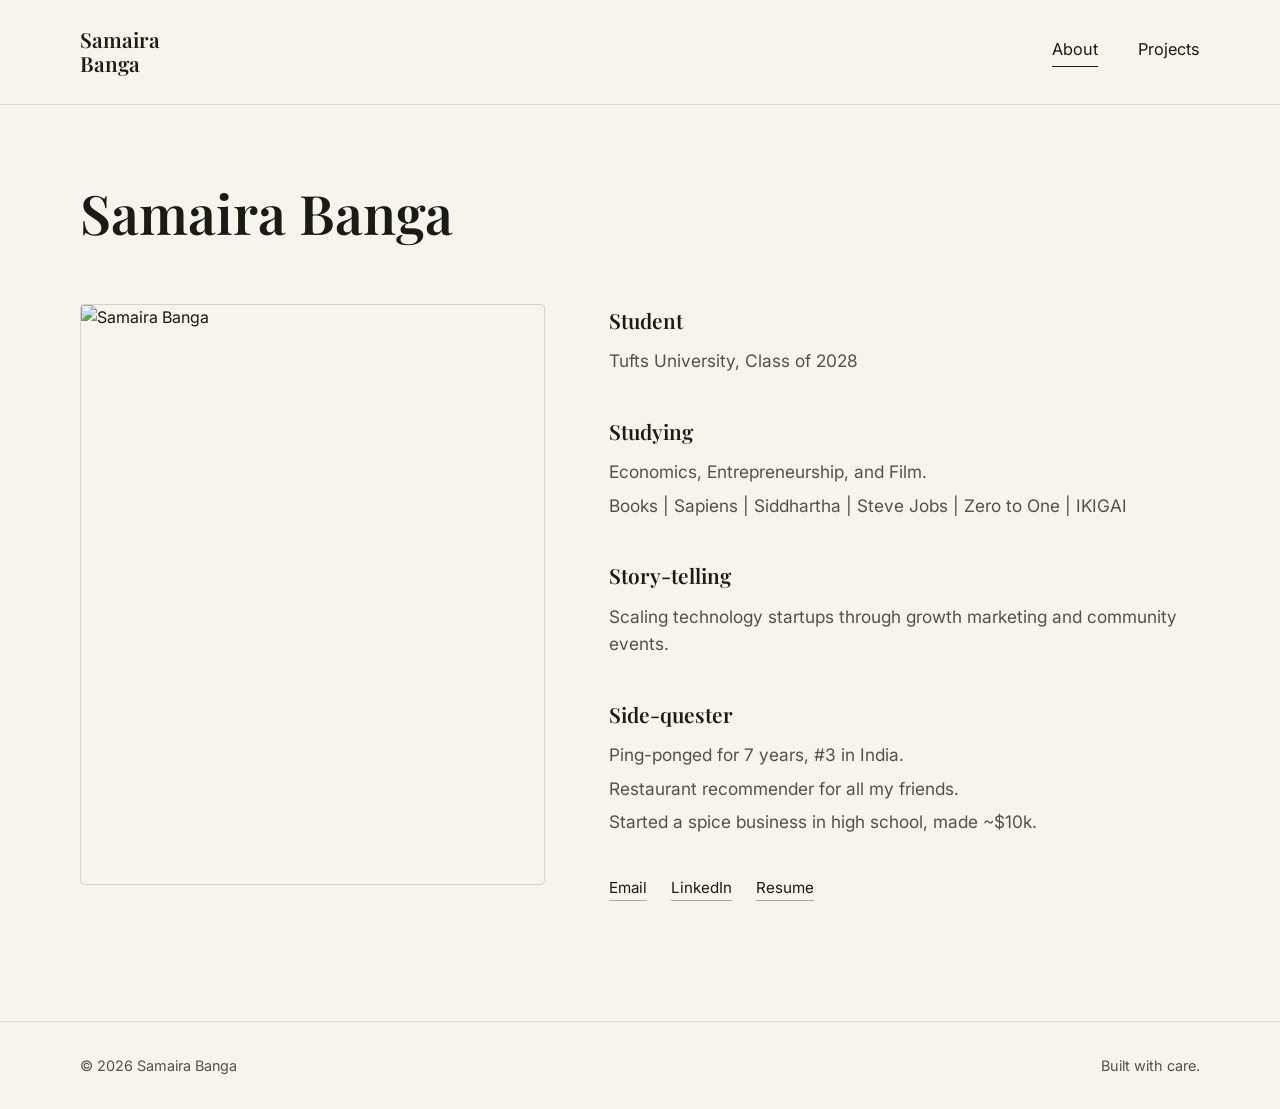
==== index.html @ 0271d3db "Fill in real About page content Replace placeholder bio copy with the Student / Studying / Story-tel" ====
<!doctype html>
<html lang="en">
<head>
  <meta charset="utf-8" />
  <meta name="viewport" content="width=device-width, initial-scale=1" />
  <title>Samaira Banga</title>
  <link rel="preconnect" href="https://fonts.googleapis.com" />
  <link rel="preconnect" href="https://fonts.gstatic.com" crossorigin />
  <link rel="stylesheet" href="https://fonts.googleapis.com/css2?family=Playfair+Display:ital,wght@0,500;0,600;1,500&family=Inter:wght@400;500&display=swap" media="print" onload="this.media='all'" />
  <link rel="stylesheet" href="css/style.css" />
</head>
<body>
  <header class="site-header">
    <div class="wrap">
      <div class="brand">Samaira<br />Banga</div>
      <nav class="main-nav">
        <a href="index.html" class="active">About</a>
        <a href="projects.html">Projects</a>
      </nav>
    </div>
  </header>

  <main>
    <div class="wrap">
      <h1 class="page-title">Samaira Banga</h1>

      <div class="about-grid">
        <img class="about-photo" src="assets/about-photo.jpg" alt="Samaira Banga" />

        <div class="about-copy">
          <div class="about-section">
            <h3>Student</h3>
            <p>Tufts University, Class of 2028</p>
          </div>

          <div class="about-section">
            <h3>Studying</h3>
            <p>Economics, Entrepreneurship, and Film.</p>
            <p>Books | Sapiens | Siddhartha | Steve Jobs | Zero to One | IKIGAI</p>
          </div>

          <div class="about-section">
            <h3>Story-telling</h3>
            <p>Scaling technology startups through growth marketing and community events.</p>
          </div>

          <div class="about-section">
            <h3>Side-quester</h3>
            <p>Ping-ponged for 7 years, #3 in India.</p>
            <p>Restaurant recommender for all my friends.</p>
            <p>Started a spice business in high school, made ~$10k.</p>
          </div>

          <div class="contact-row">
            <a href="mailto:you@example.com">Email</a>
            <a href="#">LinkedIn</a>
            <a href="#">Resume</a>
          </div>
        </div>
      </div>
    </div>
  </main>

  <footer class="site-footer">
    <div class="wrap">
      <span>&copy; 2026 Samaira Banga</span>
      <span>Built with care.</span>
    </div>
  </footer>
</body>
</html>
---- css/style.css ----
:root {
  --bg: #f7f4ec;
  --ink: #1c1a17;
  --ink-soft: #55504a;
  --line: #1c1a17;
  --gold: #b08d57;
  --card-bg: #ffffff;
}

* { box-sizing: border-box; }

html, body {
  margin: 0;
  padding: 0;
}

body {
  background: var(--bg);
  color: var(--ink);
  font-family: 'Inter', -apple-system, BlinkMacSystemFont, sans-serif;
  line-height: 1.6;
}

h1, h2, h3 {
  font-family: 'Playfair Display', Georgia, serif;
  font-weight: 600;
  margin: 0;
}

a {
  color: inherit;
  text-decoration: none;
}

img { max-width: 100%; display: block; }

/* ---------- Layout shell ---------- */

.wrap {
  max-width: 1200px;
  margin: 0 auto;
  padding: 0 40px;
}

header.site-header {
  border-bottom: 1px solid rgba(28, 26, 23, 0.12);
}

.site-header .wrap {
  display: flex;
  align-items: center;
  justify-content: space-between;
  padding-top: 28px;
  padding-bottom: 28px;
}

.brand {
  font-family: 'Playfair Display', Georgia, serif;
  font-weight: 600;
  font-size: 1.3rem;
  line-height: 1.15;
}

nav.main-nav {
  display: flex;
  gap: 40px;
  font-size: 1.02rem;
}

nav.main-nav a {
  padding-bottom: 4px;
  border-bottom: 1px solid transparent;
  transition: border-color 0.2s ease;
}

nav.main-nav a:hover {
  border-color: rgba(28, 26, 23, 0.4);
}

nav.main-nav a.active {
  border-color: var(--ink);
}

main {
  padding: 64px 0 120px;
}

.page-title {
  font-size: 3.4rem;
  margin-bottom: 48px;
}

footer.site-footer {
  border-top: 1px solid rgba(28, 26, 23, 0.12);
  padding: 32px 0;
  font-size: 0.9rem;
  color: var(--ink-soft);
}

footer.site-footer .wrap {
  display: flex;
  justify-content: space-between;
  flex-wrap: wrap;
  gap: 12px;
}

/* ---------- About / Home page ---------- */

.about-grid {
  display: grid;
  grid-template-columns: 1.1fr 1.4fr;
  gap: 64px;
  align-items: start;
}

.about-photo {
  width: 100%;
  aspect-ratio: 4 / 5;
  object-fit: cover;
  border-radius: 4px;
  border: 1px solid rgba(28, 26, 23, 0.15);
}

.about-section {
  margin-bottom: 40px;
}

.about-section h3 {
  font-size: 1.3rem;
  margin-bottom: 10px;
}

.about-section p {
  font-size: 1.08rem;
  color: var(--ink-soft);
  max-width: 56ch;
  margin: 0 0 6px;
}

.contact-row {
  margin-top: 8px;
  display: flex;
  gap: 24px;
  font-size: 0.95rem;
}

.contact-row a {
  border-bottom: 1px solid rgba(28, 26, 23, 0.35);
}

/* ---------- Projects page: bookshelf ---------- */

.shelf-note {
  color: var(--ink-soft);
  max-width: 60ch;
  margin-bottom: 48px;
  font-size: 1.05rem;
}

.bookshelf {
  display: grid;
  grid-template-columns: repeat(3, minmax(220px, 360px));
  justify-content: center;
  gap: 1px;
  background: rgba(28, 26, 23, 0.18);
  border: 1px solid rgba(28, 26, 23, 0.18);
}

.book-card {
  perspective: 1200px;
  background: var(--bg);
  padding: 48px 40px;
}

.book-link {
  display: block;
}

.book {
  position: relative;
  width: 100%;
  aspect-ratio: 9 / 16;
  transform-style: preserve-3d;
  transform: rotateY(-6deg);
  transition: transform 0.35s ease;
  cursor: pointer;
  filter: drop-shadow(10px 16px 22px rgba(0, 0, 0, 0.6));
}

.book-card:hover .book,
.book-card:focus-within .book {
  transform: rotateY(-20deg) translateX(4px);
}

.book img {
  width: 100%;
  height: 100%;
  object-fit: contain;
  border-radius: 2px;
  outline: 1px solid rgba(28, 26, 23, 0.12);
  outline-offset: -1px;
}

@media (max-width: 640px) {
  .bookshelf {
    grid-template-columns: repeat(3, 1fr);
  }

  .book-card {
    padding: 16px 10px;
  }
}

/* ---------- Book click transition (projects -> detail) ---------- */

.book-flight {
  position: fixed;
  inset: 0;
  z-index: 1000;
  background: #050505;
  opacity: 0;
  transition: opacity 0.45s ease;
  pointer-events: none;
}

.book-flight.show {
  opacity: 1;
}

.book-flight-img {
  position: fixed;
  object-fit: contain;
  z-index: 1001;
  transition: top 0.48s cubic-bezier(0.4, 0, 0.2, 1),
    left 0.48s cubic-bezier(0.4, 0, 0.2, 1),
    width 0.48s cubic-bezier(0.4, 0, 0.2, 1),
    height 0.48s cubic-bezier(0.4, 0, 0.2, 1);
}

/* ---------- Book opening intro (on the detail page) ---------- */

.book-intro {
  position: fixed;
  inset: 0;
  z-index: 1000;
  background: #050505;
  display: flex;
  align-items: center;
  justify-content: center;
  perspective: 1800px;
  transition: opacity 0.4s ease;
}

.book-intro.done {
  opacity: 0;
  pointer-events: none;
}

.book-intro-cover {
  max-height: 92vh;
  max-width: 92vw;
  object-fit: contain;
  transform-origin: left center;
  transition: transform 0.9s cubic-bezier(0.45, 0, 0.2, 1), opacity 0.7s ease 0.15s;
}

.book-intro.opening .book-intro-cover {
  transform: rotateY(-100deg) translateZ(-60px);
  opacity: 0;
}

/* ---------- Project detail page ---------- */

.detail-full {
  max-width: 1500px;
  margin: 0 auto;
  padding: 0 56px;
}

.detail-back {
  display: inline-block;
  margin-bottom: 40px;
  font-size: 0.9rem;
  color: var(--ink-soft);
  border-bottom: 1px solid rgba(28, 26, 23, 0.3);
}

#project-detail {
  opacity: 0;
  transition: opacity 0.6s ease;
}

#project-detail.revealed {
  opacity: 1;
}

.detail-role {
  color: var(--gold);
  text-transform: uppercase;
  letter-spacing: 0.1em;
  font-size: 0.95rem;
  margin-bottom: 16px;
}

.detail-title {
  font-size: 5.5rem;
  line-height: 1.02;
  margin-bottom: 28px;
}

.detail-summary {
  font-size: 1.5rem;
  color: var(--ink-soft);
  margin-bottom: 40px;
  max-width: 78ch;
}

.detail-body {
  column-count: 2;
  column-gap: 64px;
  margin-top: 40px;
}

.detail-body p {
  color: var(--ink-soft);
  font-size: 1.08rem;
  break-inside: avoid;
  margin-top: 0;
  margin-bottom: 20px;
}

.detail-facts {
  display: flex;
  flex-wrap: wrap;
  gap: 48px;
  margin: 40px 0;
  padding: 28px 0;
  border-top: 1px solid rgba(28, 26, 23, 0.12);
  border-bottom: 1px solid rgba(28, 26, 23, 0.12);
}

.detail-facts div span {
  display: block;
  font-size: 0.8rem;
  text-transform: uppercase;
  letter-spacing: 0.06em;
  color: var(--ink-soft);
  margin-bottom: 4px;
}

@media (max-width: 760px) {
  .wrap { padding: 0 22px; }
  .detail-full { padding: 0 22px; }
  .about-grid { grid-template-columns: 1fr; }
  .page-title { font-size: 2.4rem; }
  .detail-title { font-size: 2.8rem; }
  .detail-summary { font-size: 1.15rem; }
  .detail-body { column-count: 1; }
  nav.main-nav { gap: 24px; }
}
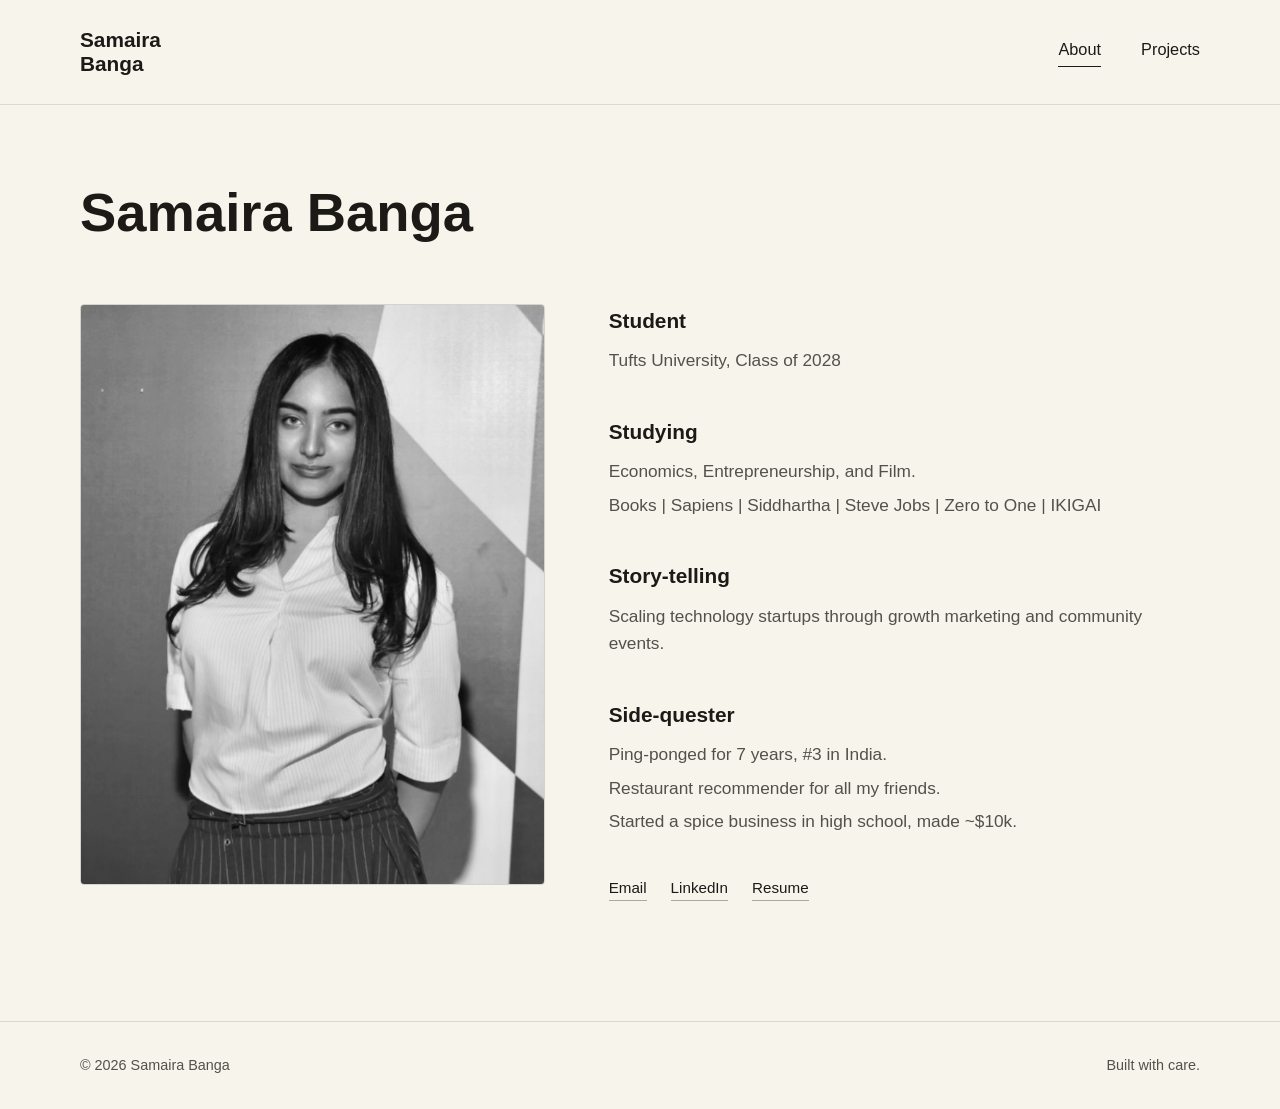
==== commit 258b6328: "Switch site font to General Sans Replace Playfair Display + Inter with General Sans everywhere: Bold" ====
--- a/index.html
+++ b/index.html
@@ -4,9 +4,8 @@
   <meta charset="utf-8" />
   <meta name="viewport" content="width=device-width, initial-scale=1" />
   <title>Samaira Banga</title>
-  <link rel="preconnect" href="https://fonts.googleapis.com" />
-  <link rel="preconnect" href="https://fonts.gstatic.com" crossorigin />
-  <link rel="stylesheet" href="https://fonts.googleapis.com/css2?family=Playfair+Display:ital,wght@0,500;0,600;1,500&family=Inter:wght@400;500&display=swap" media="print" onload="this.media='all'" />
+  <link rel="preconnect" href="https://api.fontshare.com" />
+  <link rel="stylesheet" href="https://api.fontshare.com/v2/css?f[]=general-sans@400,500,600,700&display=swap" media="print" onload="this.media='all'" />
   <link rel="stylesheet" href="css/style.css" />
 </head>
 <body>
--- a/css/style.css
+++ b/css/style.css
@@ -17,13 +17,14 @@
 body {
   background: var(--bg);
   color: var(--ink);
-  font-family: 'Inter', -apple-system, BlinkMacSystemFont, sans-serif;
+  font-family: 'General Sans', -apple-system, BlinkMacSystemFont, sans-serif;
+  font-weight: 400;
   line-height: 1.6;
 }
 
 h1, h2, h3 {
-  font-family: 'Playfair Display', Georgia, serif;
-  font-weight: 600;
+  font-family: 'General Sans', -apple-system, BlinkMacSystemFont, sans-serif;
+  font-weight: 700;
   margin: 0;
 }
 
@@ -55,8 +56,8 @@
 }
 
 .brand {
-  font-family: 'Playfair Display', Georgia, serif;
-  font-weight: 600;
+  font-family: 'General Sans', -apple-system, BlinkMacSystemFont, sans-serif;
+  font-weight: 700;
   font-size: 1.3rem;
   line-height: 1.15;
 }
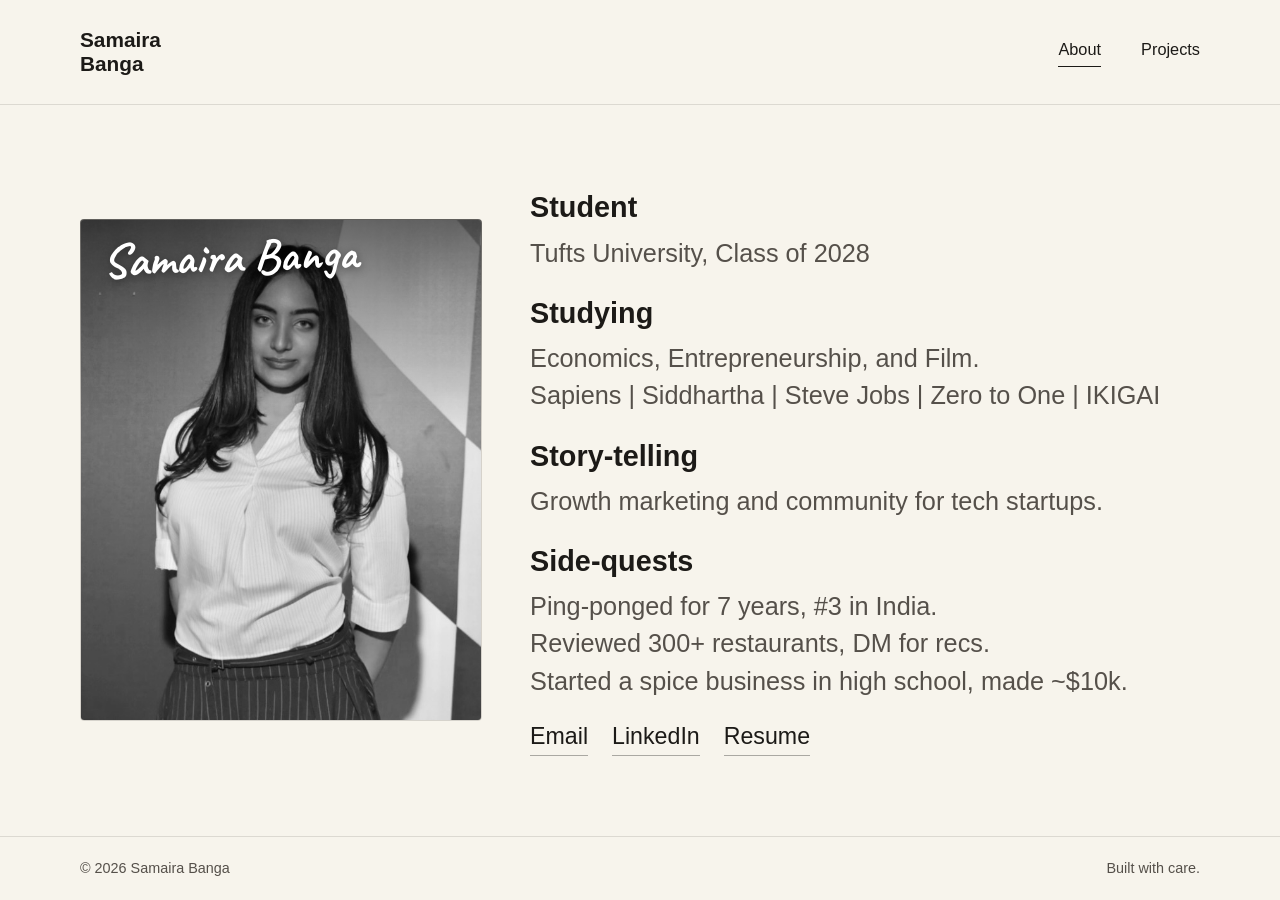
==== commit 48cb4878: "Redesign About page: signature over photo, bigger type, fits one screen - "Samaira Banga" is now a h" ====
--- a/index.html
+++ b/index.html
@@ -6,6 +6,9 @@
   <title>Samaira Banga</title>
   <link rel="preconnect" href="https://api.fontshare.com" />
   <link rel="stylesheet" href="https://api.fontshare.com/v2/css?f[]=general-sans@400,500,600,700&display=swap" media="print" onload="this.media='all'" />
+  <link rel="preconnect" href="https://fonts.googleapis.com" />
+  <link rel="preconnect" href="https://fonts.gstatic.com" crossorigin />
+  <link rel="stylesheet" href="https://fonts.googleapis.com/css2?family=Caveat:wght@600;700&display=swap" media="print" onload="this.media='all'" />
   <link rel="stylesheet" href="css/style.css" />
 </head>
 <body>
@@ -19,12 +22,13 @@
     </div>
   </header>
 
-  <main>
+  <main class="home-main">
     <div class="wrap">
-      <h1 class="page-title">Samaira Banga</h1>
-
       <div class="about-grid">
-        <img class="about-photo" src="assets/about-photo.jpg" alt="Samaira Banga" />
+        <div class="about-photo-wrap">
+          <img class="about-photo" src="assets/about-photo.jpg" alt="Samaira Banga" />
+          <h1 class="signature">Samaira Banga</h1>
+        </div>
 
         <div class="about-copy">
           <div class="about-section">
@@ -35,18 +39,18 @@
           <div class="about-section">
             <h3>Studying</h3>
             <p>Economics, Entrepreneurship, and Film.</p>
-            <p>Books | Sapiens | Siddhartha | Steve Jobs | Zero to One | IKIGAI</p>
+            <p>Sapiens | Siddhartha | Steve Jobs | Zero to One | IKIGAI</p>
           </div>
 
           <div class="about-section">
             <h3>Story-telling</h3>
-            <p>Scaling technology startups through growth marketing and community events.</p>
+            <p>Growth marketing and community for tech startups.</p>
           </div>
 
           <div class="about-section">
-            <h3>Side-quester</h3>
+            <h3>Side-quests</h3>
             <p>Ping-ponged for 7 years, #3 in India.</p>
-            <p>Restaurant recommender for all my friends.</p>
+            <p>Reviewed 300+ restaurants, DM for recs.</p>
             <p>Started a spice business in high school, made ~$10k.</p>
           </div>
 
--- a/css/style.css
+++ b/css/style.css
@@ -12,6 +12,7 @@
 html, body {
   margin: 0;
   padding: 0;
+  height: 100%;
 }
 
 body {
@@ -20,6 +21,9 @@
   font-family: 'General Sans', -apple-system, BlinkMacSystemFont, sans-serif;
   font-weight: 400;
   line-height: 1.6;
+  display: flex;
+  flex-direction: column;
+  min-height: 100vh;
 }
 
 h1, h2, h3 {
@@ -83,7 +87,14 @@
 }
 
 main {
+  flex: 1 0 auto;
   padding: 64px 0 120px;
+}
+
+.home-main {
+  padding: 32px 0;
+  display: flex;
+  align-items: center;
 }
 
 .page-title {
@@ -92,8 +103,9 @@
 }
 
 footer.site-footer {
+  flex-shrink: 0;
   border-top: 1px solid rgba(28, 26, 23, 0.12);
-  padding: 32px 0;
+  padding: 20px 0;
   font-size: 0.9rem;
   color: var(--ink-soft);
 }
@@ -109,40 +121,72 @@
 
 .about-grid {
   display: grid;
-  grid-template-columns: 1.1fr 1.4fr;
-  gap: 64px;
-  align-items: start;
+  grid-template-columns: 0.9fr 1.5fr;
+  gap: 48px;
+  align-items: center;
+}
+
+.about-photo-wrap {
+  position: relative;
+}
+
+.about-photo-wrap::before {
+  content: "";
+  position: absolute;
+  inset: 0 0 auto 0;
+  height: 42%;
+  background: linear-gradient(to bottom, rgba(0, 0, 0, 0.55), rgba(0, 0, 0, 0));
+  border-radius: 4px 4px 0 0;
+  pointer-events: none;
 }
 
 .about-photo {
   width: 100%;
+  max-height: 62vh;
   aspect-ratio: 4 / 5;
   object-fit: cover;
   border-radius: 4px;
   border: 1px solid rgba(28, 26, 23, 0.15);
 }
 
+.signature {
+  position: absolute;
+  top: 18px;
+  left: 22px;
+  right: 22px;
+  margin: 0;
+  font-family: 'Caveat', cursive;
+  font-weight: 700;
+  font-size: 3rem;
+  line-height: 1;
+  color: #fff;
+  text-shadow: 0 2px 10px rgba(0, 0, 0, 0.4);
+  transform: rotate(-2deg);
+  transform-origin: left top;
+}
+
 .about-section {
-  margin-bottom: 40px;
+  margin-bottom: 20px;
 }
 
 .about-section h3 {
-  font-size: 1.3rem;
-  margin-bottom: 10px;
+  font-size: 1.8rem;
+  margin-bottom: 6px;
 }
 
 .about-section p {
-  font-size: 1.08rem;
+  font-size: 1.58rem;
+  line-height: 1.32;
   color: var(--ink-soft);
   max-width: 56ch;
-  margin: 0 0 6px;
+  margin: 0 0 4px;
 }
 
 .contact-row {
   margin-top: 8px;
   display: flex;
   gap: 24px;
-  font-size: 0.95rem;
+  font-size: 1.45rem;
 }
 
 .contact-row a {
@@ -316,6 +360,15 @@
   max-width: 78ch;
 }
 
+.detail-meta {
+  font-size: 1.1rem;
+  font-weight: 600;
+  margin-bottom: 40px;
+  padding: 20px 0;
+  border-top: 1px solid rgba(28, 26, 23, 0.12);
+  border-bottom: 1px solid rgba(28, 26, 23, 0.12);
+}
+
 .detail-body {
   column-count: 2;
   column-gap: 64px;
@@ -349,13 +402,67 @@
   margin-bottom: 4px;
 }
 
+/* ---------- Project videos (left column, links out to Reels) ---------- */
+
+.detail-with-video {
+  display: grid;
+  grid-template-columns: 0.8fr 1.2fr;
+  gap: 56px;
+  align-items: start;
+}
+
+.detail-videos {
+  position: sticky;
+  top: 32px;
+  display: flex;
+  flex-direction: column;
+  gap: 24px;
+}
+
+.detail-video-thumb {
+  position: relative;
+  display: block;
+  aspect-ratio: 9 / 16;
+  border-radius: 6px;
+  overflow: hidden;
+  background: #050505;
+  box-shadow: 10px 14px 24px rgba(28, 26, 23, 0.22);
+}
+
+.detail-video-thumb img {
+  width: 100%;
+  height: 100%;
+  object-fit: cover;
+  transition: transform 0.35s ease;
+}
+
+.detail-video-thumb:hover img {
+  transform: scale(1.04);
+}
+
+.detail-video-thumb .play-badge {
+  position: absolute;
+  inset: 0;
+  display: flex;
+  align-items: center;
+  justify-content: center;
+  font-size: 1.3rem;
+  color: #fff;
+  text-shadow: 0 2px 6px rgba(0, 0, 0, 0.5);
+  background: rgba(5, 5, 5, 0.18);
+}
+
 @media (max-width: 760px) {
   .wrap { padding: 0 22px; }
   .detail-full { padding: 0 22px; }
   .about-grid { grid-template-columns: 1fr; }
+  .signature { font-size: 2.1rem; }
   .page-title { font-size: 2.4rem; }
   .detail-title { font-size: 2.8rem; }
   .detail-summary { font-size: 1.15rem; }
   .detail-body { column-count: 1; }
+  .detail-with-video { grid-template-columns: 1fr; }
+  .detail-videos { position: static; flex-direction: row; }
+  .detail-video-thumb { flex: 1; }
   nav.main-nav { gap: 24px; }
 }
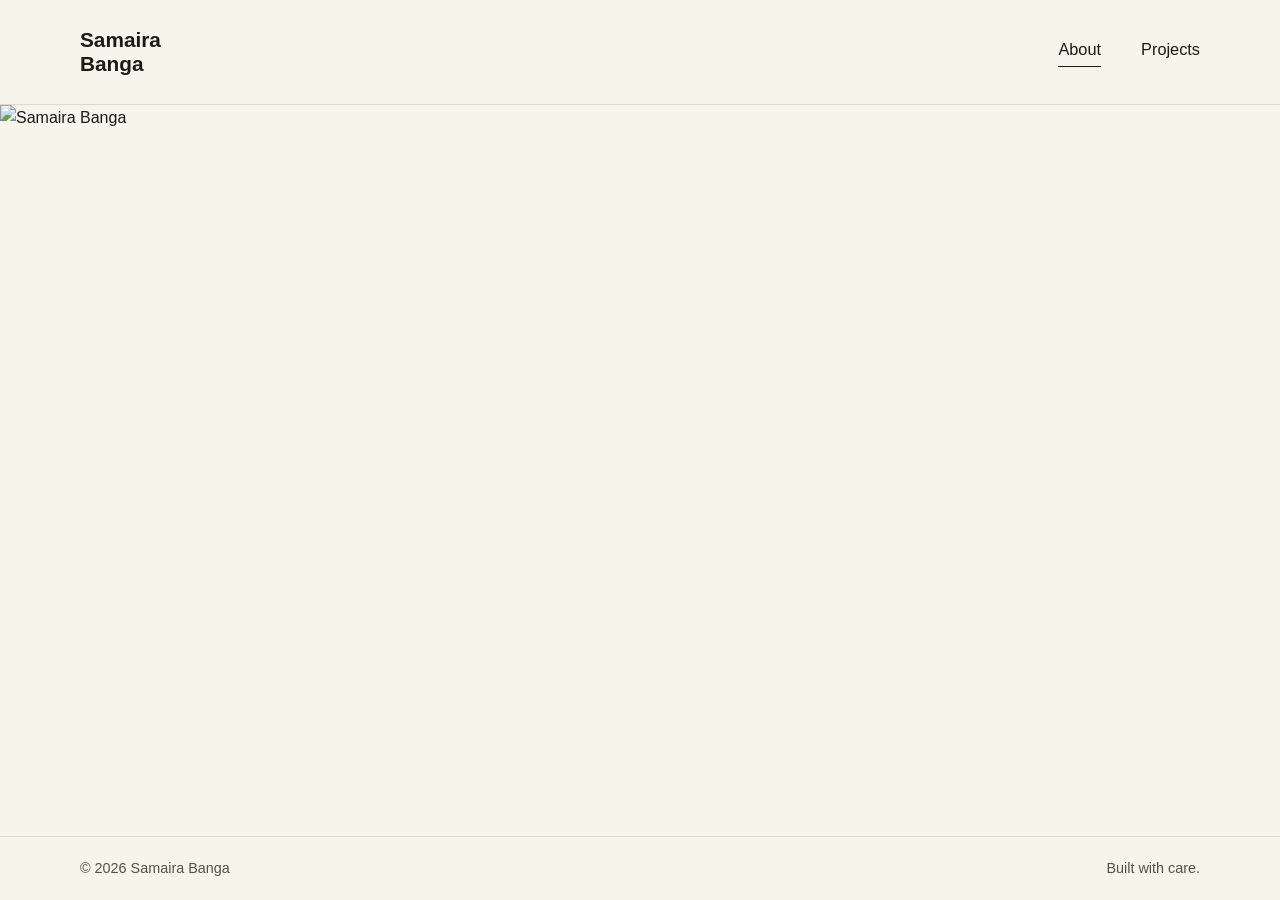
==== commit c5ba39a2: "Replace About page content with a single full-bleed photo Removed the signature, all four bio sectio" ====
--- a/index.html
+++ b/index.html
@@ -6,9 +6,6 @@
   <title>Samaira Banga</title>
   <link rel="preconnect" href="https://api.fontshare.com" />
   <link rel="stylesheet" href="https://api.fontshare.com/v2/css?f[]=general-sans@400,500,600,700&display=swap" media="print" onload="this.media='all'" />
-  <link rel="preconnect" href="https://fonts.googleapis.com" />
-  <link rel="preconnect" href="https://fonts.gstatic.com" crossorigin />
-  <link rel="stylesheet" href="https://fonts.googleapis.com/css2?family=Caveat:wght@600;700&display=swap" media="print" onload="this.media='all'" />
   <link rel="stylesheet" href="css/style.css" />
 </head>
 <body>
@@ -23,45 +20,7 @@
   </header>
 
   <main class="home-main">
-    <div class="wrap">
-      <div class="about-grid">
-        <div class="about-photo-wrap">
-          <img class="about-photo" src="assets/about-photo.jpg" alt="Samaira Banga" />
-          <h1 class="signature">Samaira Banga</h1>
-        </div>
-
-        <div class="about-copy">
-          <div class="about-section">
-            <h3>Student</h3>
-            <p>Tufts University, Class of 2028</p>
-          </div>
-
-          <div class="about-section">
-            <h3>Studying</h3>
-            <p>Economics, Entrepreneurship, and Film.</p>
-            <p>Sapiens | Siddhartha | Steve Jobs | Zero to One | IKIGAI</p>
-          </div>
-
-          <div class="about-section">
-            <h3>Story-telling</h3>
-            <p>Growth marketing and community for tech startups.</p>
-          </div>
-
-          <div class="about-section">
-            <h3>Side-quests</h3>
-            <p>Ping-ponged for 7 years, #3 in India.</p>
-            <p>Reviewed 300+ restaurants, DM for recs.</p>
-            <p>Started a spice business in high school, made ~$10k.</p>
-          </div>
-
-          <div class="contact-row">
-            <a href="mailto:you@example.com">Email</a>
-            <a href="#">LinkedIn</a>
-            <a href="#">Resume</a>
-          </div>
-        </div>
-      </div>
-    </div>
+    <img class="about-hero" src="assets/about-newphoto.jpg" alt="Samaira Banga" />
   </main>
 
   <footer class="site-footer">
--- a/css/style.css
+++ b/css/style.css
@@ -92,9 +92,10 @@
 }
 
 .home-main {
-  padding: 32px 0;
-  display: flex;
-  align-items: center;
+  flex: 1 1 auto;
+  min-height: 0;
+  padding: 0;
+  display: flex;
 }
 
 .page-title {
@@ -119,78 +120,13 @@
 
 /* ---------- About / Home page ---------- */
 
-.about-grid {
-  display: grid;
-  grid-template-columns: 0.9fr 1.5fr;
-  gap: 48px;
-  align-items: center;
-}
-
-.about-photo-wrap {
-  position: relative;
-}
-
-.about-photo-wrap::before {
-  content: "";
-  position: absolute;
-  inset: 0 0 auto 0;
-  height: 42%;
-  background: linear-gradient(to bottom, rgba(0, 0, 0, 0.55), rgba(0, 0, 0, 0));
-  border-radius: 4px 4px 0 0;
-  pointer-events: none;
-}
-
-.about-photo {
+.about-hero {
   width: 100%;
-  max-height: 62vh;
-  aspect-ratio: 4 / 5;
+  height: 100%;
+  min-height: 0;
+  flex: 1;
   object-fit: cover;
-  border-radius: 4px;
-  border: 1px solid rgba(28, 26, 23, 0.15);
-}
-
-.signature {
-  position: absolute;
-  top: 18px;
-  left: 22px;
-  right: 22px;
-  margin: 0;
-  font-family: 'Caveat', cursive;
-  font-weight: 700;
-  font-size: 3rem;
-  line-height: 1;
-  color: #fff;
-  text-shadow: 0 2px 10px rgba(0, 0, 0, 0.4);
-  transform: rotate(-2deg);
-  transform-origin: left top;
-}
-
-.about-section {
-  margin-bottom: 20px;
-}
-
-.about-section h3 {
-  font-size: 1.8rem;
-  margin-bottom: 6px;
-}
-
-.about-section p {
-  font-size: 1.58rem;
-  line-height: 1.32;
-  color: var(--ink-soft);
-  max-width: 56ch;
-  margin: 0 0 4px;
-}
-
-.contact-row {
-  margin-top: 8px;
-  display: flex;
-  gap: 24px;
-  font-size: 1.45rem;
-}
-
-.contact-row a {
-  border-bottom: 1px solid rgba(28, 26, 23, 0.35);
+  display: block;
 }
 
 /* ---------- Projects page: bookshelf ---------- */
@@ -455,8 +391,6 @@
 @media (max-width: 760px) {
   .wrap { padding: 0 22px; }
   .detail-full { padding: 0 22px; }
-  .about-grid { grid-template-columns: 1fr; }
-  .signature { font-size: 2.1rem; }
   .page-title { font-size: 2.4rem; }
   .detail-title { font-size: 2.8rem; }
   .detail-summary { font-size: 1.15rem; }
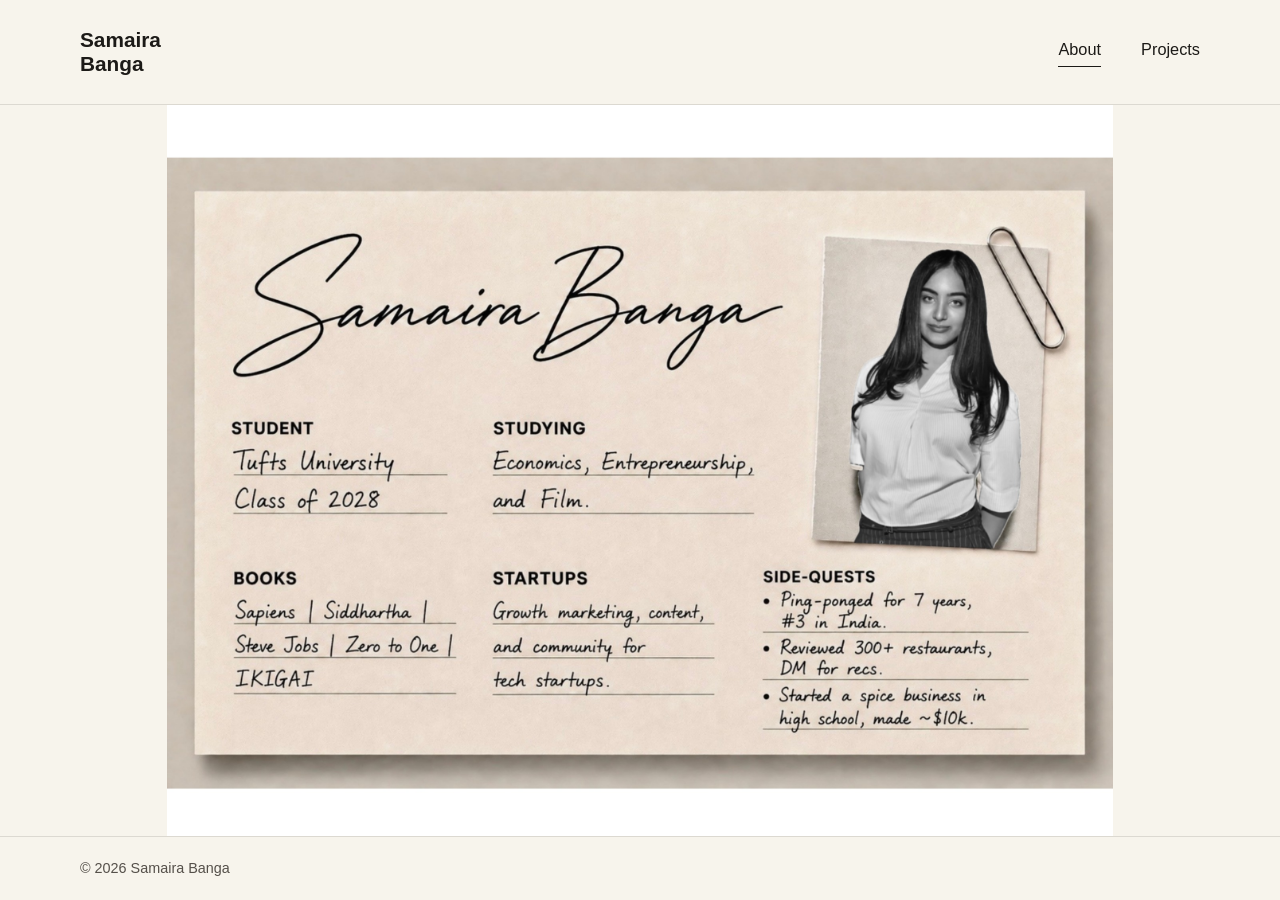
==== commit e168f539: "Remove 'Built with care.' from the footer" ====
--- a/index.html
+++ b/index.html
@@ -26,7 +26,6 @@
   <footer class="site-footer">
     <div class="wrap">
       <span>&copy; 2026 Samaira Banga</span>
-      <span>Built with care.</span>
     </div>
   </footer>
 </body>
--- a/css/style.css
+++ b/css/style.css
@@ -125,7 +125,7 @@
   height: 100%;
   min-height: 0;
   flex: 1;
-  object-fit: cover;
+  object-fit: contain;
   display: block;
 }
 
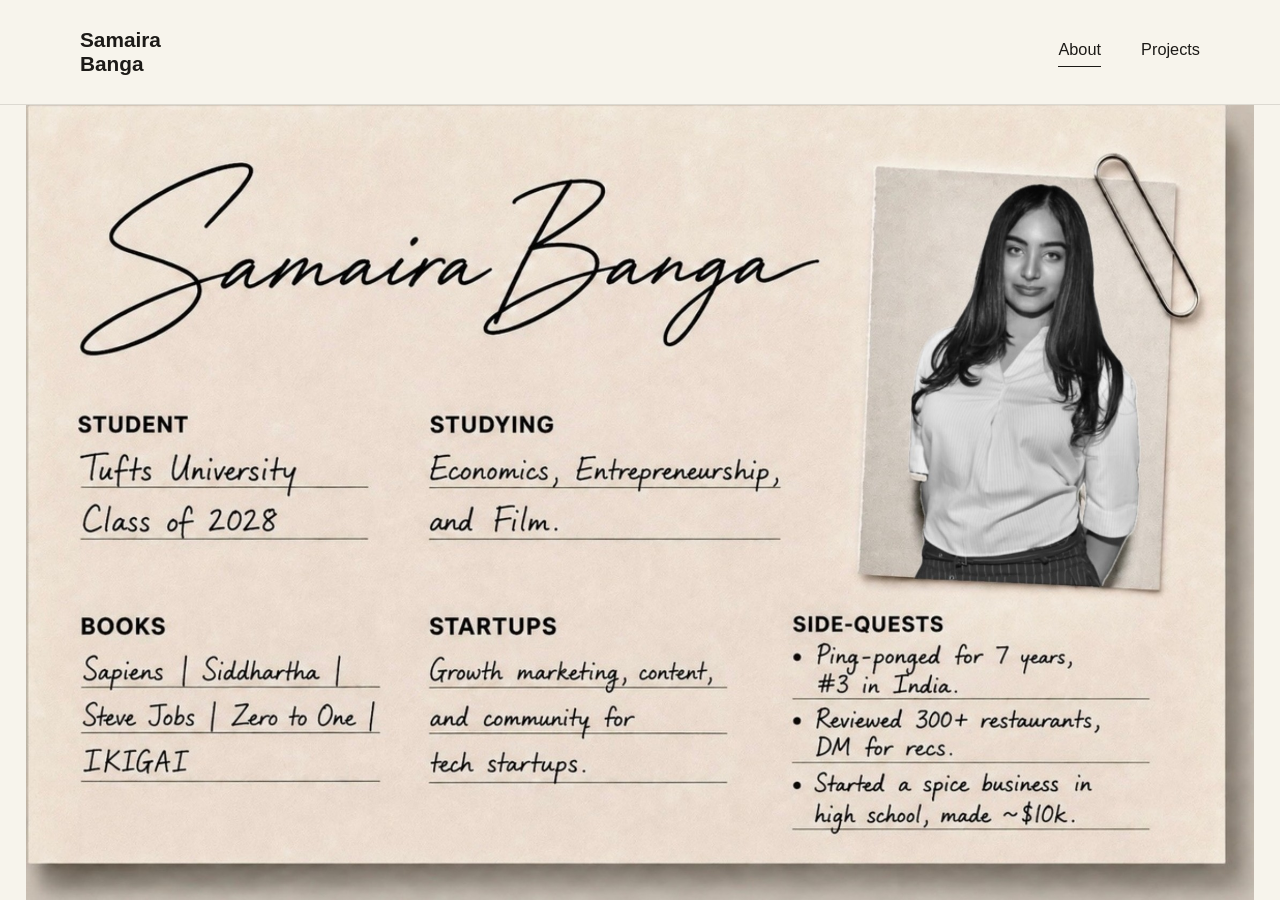
==== commit 4efe1e0f: "Remove home page footer, crop photo's outer border - Dropped the footer bar entirely on the home pag" ====
--- a/index.html
+++ b/index.html
@@ -22,11 +22,5 @@
   <main class="home-main">
     <img class="about-hero" src="assets/about-newphoto.jpg" alt="Samaira Banga" />
   </main>
-
-  <footer class="site-footer">
-    <div class="wrap">
-      <span>&copy; 2026 Samaira Banga</span>
-    </div>
-  </footer>
 </body>
 </html>
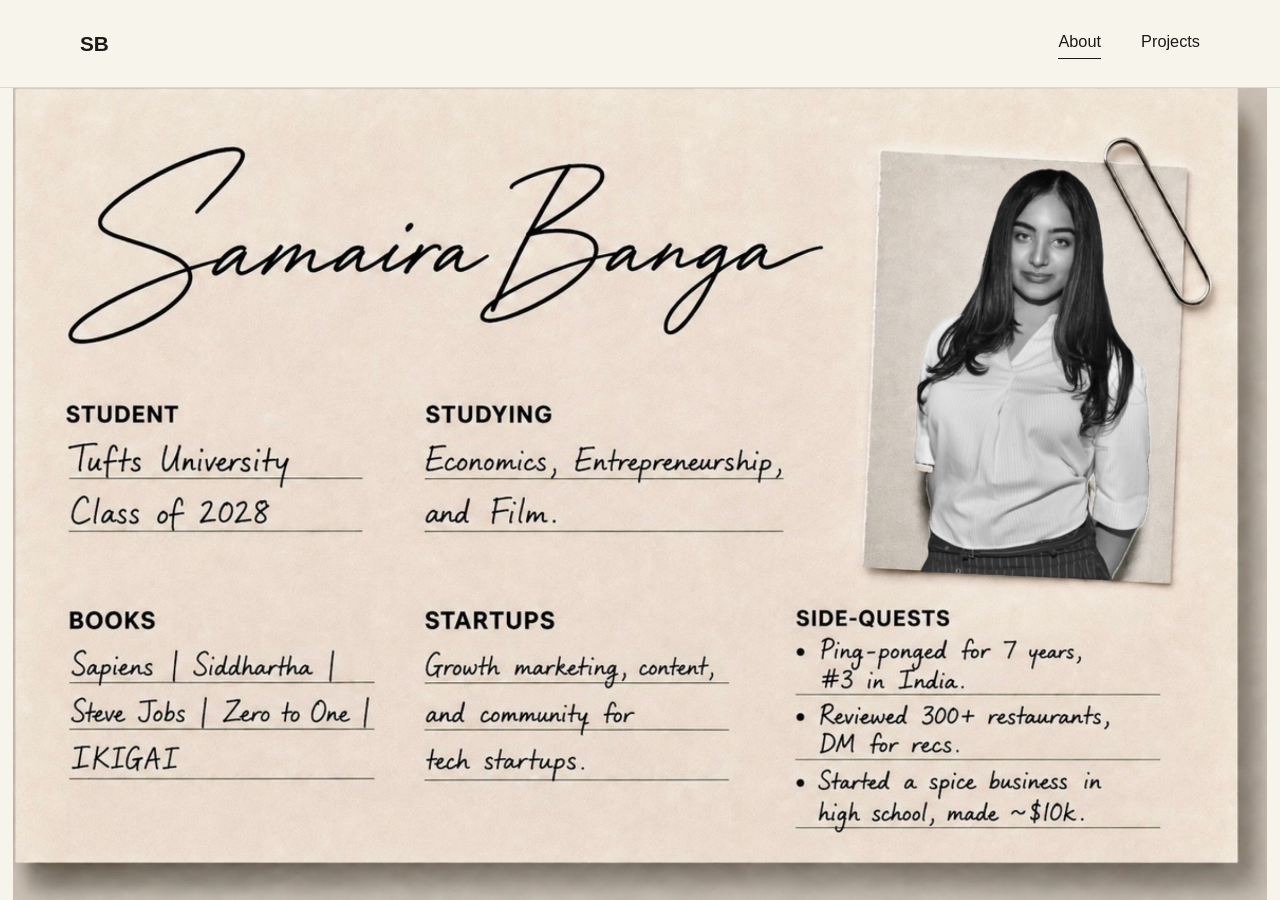
==== commit 767119ec: "Use 'SB' as the brand mark; remove Projects page shelf note" ====
--- a/index.html
+++ b/index.html
@@ -11,7 +11,7 @@
 <body>
   <header class="site-header">
     <div class="wrap">
-      <div class="brand">Samaira<br />Banga</div>
+      <div class="brand">SB</div>
       <nav class="main-nav">
         <a href="index.html" class="active">About</a>
         <a href="projects.html">Projects</a>
--- a/css/style.css
+++ b/css/style.css
@@ -305,18 +305,68 @@
   border-bottom: 1px solid rgba(28, 26, 23, 0.12);
 }
 
+.detail-photo {
+  display: block;
+  width: 100%;
+  aspect-ratio: 16 / 9;
+  border-radius: 6px;
+  overflow: hidden;
+  background: #050505;
+  box-shadow: 10px 14px 24px rgba(28, 26, 23, 0.22);
+}
+
+.detail-photo img {
+  width: 100%;
+  height: 100%;
+  object-fit: cover;
+  transition: transform 0.35s ease;
+}
+
+.detail-photo:hover img {
+  transform: scale(1.02);
+}
+
+.detail-photo-caption {
+  margin: 14px 0 40px;
+  color: var(--ink-soft);
+  font-size: 0.95rem;
+  font-style: italic;
+  max-width: 78ch;
+}
+
+.detail-photo-caption.is-large {
+  margin: 28px 0 40px;
+  color: var(--ink);
+  font-size: 2.4rem;
+  line-height: 1.2;
+  font-weight: 700;
+  font-style: normal;
+  max-width: 32ch;
+}
+
+.detail-section-title {
+  font-size: 1.7rem;
+  margin: 56px 0 24px;
+}
+
 .detail-body {
-  column-count: 2;
-  column-gap: 64px;
   margin-top: 40px;
 }
 
 .detail-body p {
   color: var(--ink-soft);
   font-size: 1.08rem;
-  break-inside: avoid;
   margin-top: 0;
   margin-bottom: 20px;
+}
+
+.inline-link {
+  color: #0a66c2;
+  border-bottom: 1px solid rgba(10, 102, 194, 0.35);
+}
+
+.inline-link:hover {
+  border-color: rgba(10, 102, 194, 0.8);
 }
 
 .detail-facts {
@@ -338,26 +388,57 @@
   margin-bottom: 4px;
 }
 
-/* ---------- Project videos (left column, links out to Reels) ---------- */
-
-.detail-with-video {
-  display: grid;
-  grid-template-columns: 0.8fr 1.2fr;
-  gap: 56px;
-  align-items: start;
-}
-
-.detail-videos {
-  position: sticky;
-  top: 32px;
-  display: flex;
-  flex-direction: column;
-  gap: 24px;
+/* ---------- Project videos (max 2 columns; each pic's text sits under it) ---------- */
+
+.detail-gallery {
+  display: flex;
+  flex-wrap: wrap;
+  gap: 32px;
+  margin-top: 40px;
+}
+
+.gallery-col {
+  flex: 1 1 320px;
+  max-width: 620px;
+}
+
+.gallery-col-text {
+  margin-top: 20px;
+}
+
+.gallery-col-text p {
+  margin: 0;
+  color: var(--ink-soft);
+  font-size: 1.08rem;
+}
+
+.gallery-col-text p + p {
+  margin-top: 20px;
+}
+
+.gallery-photo {
+  display: block;
+  width: 100%;
+  border-radius: 6px;
+  overflow: hidden;
+  box-shadow: 10px 14px 24px rgba(28, 26, 23, 0.22);
+}
+
+.gallery-photo img {
+  width: 100%;
+  height: auto;
+  display: block;
+  transition: transform 0.35s ease;
+}
+
+.gallery-photo:hover img {
+  transform: scale(1.02);
 }
 
 .detail-video-thumb {
   position: relative;
   display: block;
+  width: 100%;
   aspect-ratio: 9 / 16;
   border-radius: 6px;
   overflow: hidden;
@@ -394,9 +475,7 @@
   .page-title { font-size: 2.4rem; }
   .detail-title { font-size: 2.8rem; }
   .detail-summary { font-size: 1.15rem; }
-  .detail-body { column-count: 1; }
-  .detail-with-video { grid-template-columns: 1fr; }
-  .detail-videos { position: static; flex-direction: row; }
-  .detail-video-thumb { flex: 1; }
+  .detail-gallery { gap: 16px; }
+  .gallery-col { flex-basis: 140px; }
   nav.main-nav { gap: 24px; }
 }
